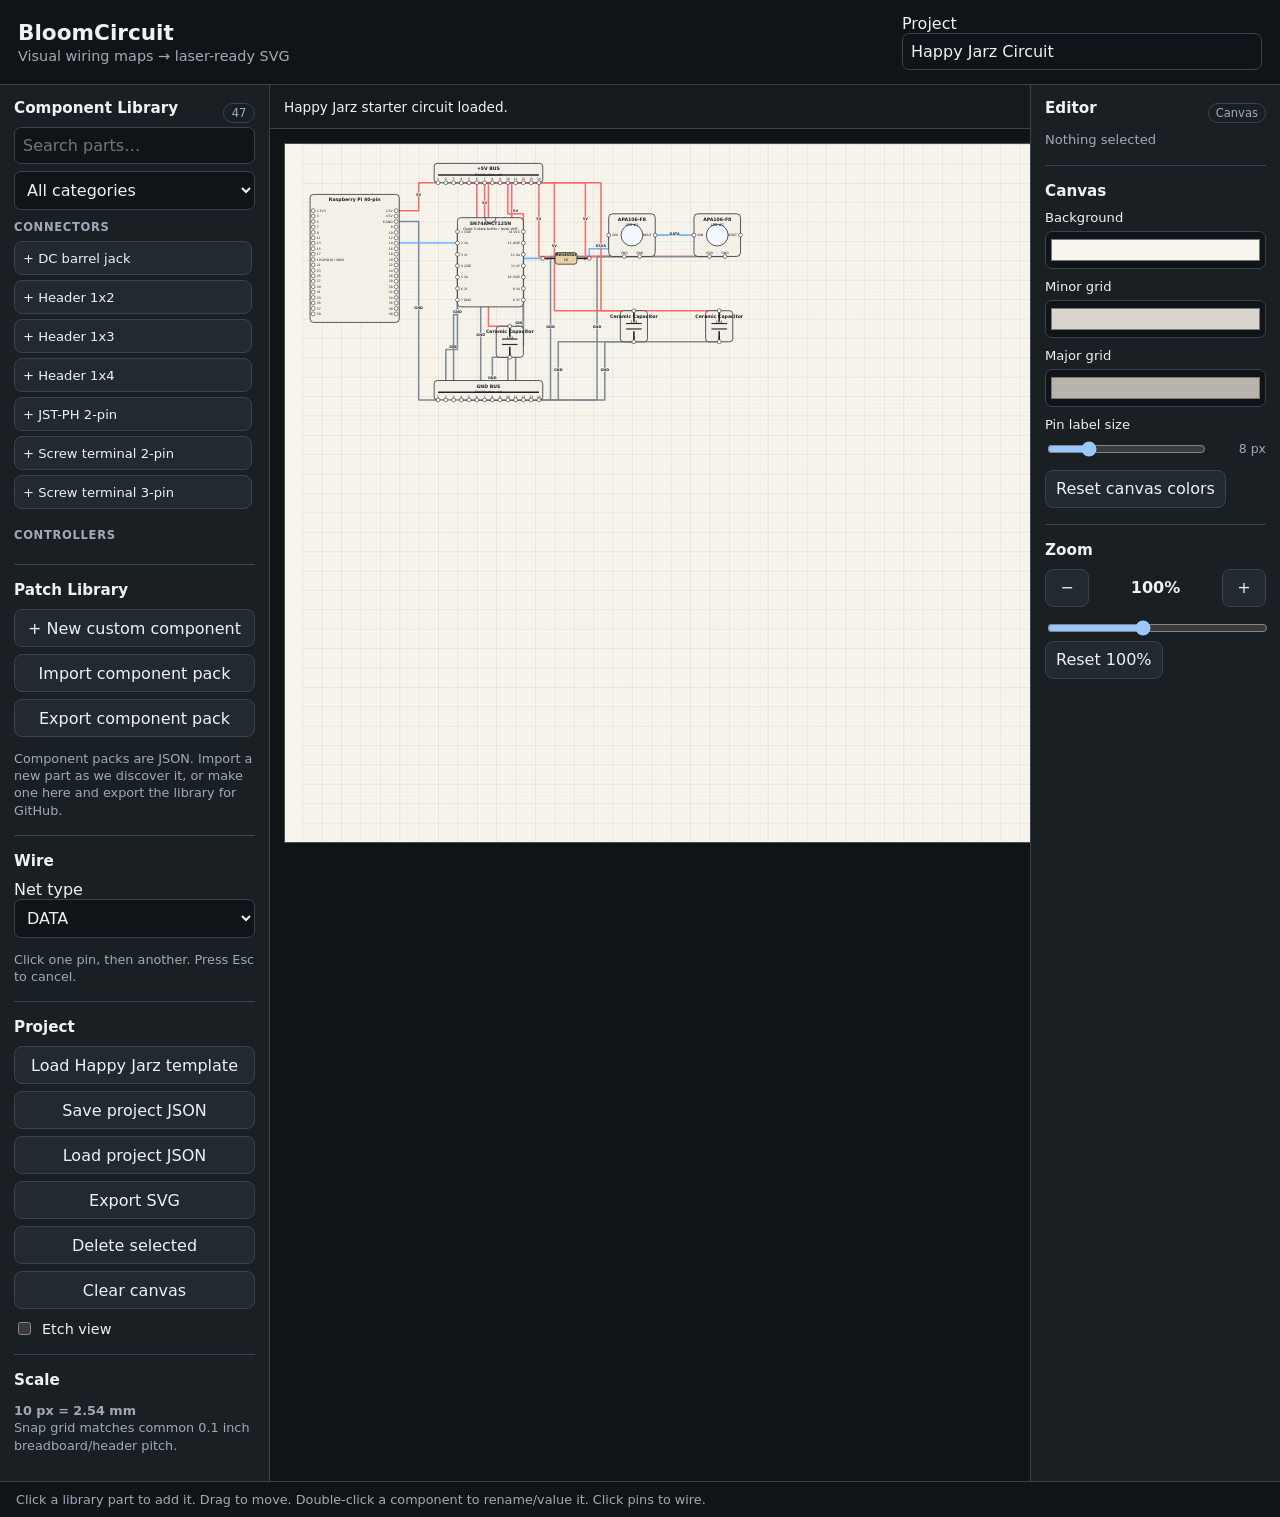
==== index.html @ 9eb0c17c "Expand BloomCircuit workspace to 3000x1800" ====
<!doctype html>
<html lang="en">
<head>
  <meta charset="utf-8">
  <meta name="viewport" content="width=device-width, initial-scale=1">
  <title>BloomCircuit</title>
  <link rel="stylesheet" href="styles.css">
</head>
<body>
  <header class="topbar">
    <div>
      <h1>BloomCircuit</h1>
      <p>Visual wiring maps → laser-ready SVG</p>
    </div>
    <label class="project-name">Project
      <input id="projectName" value="Happy Jarz Circuit">
    </label>
  </header>

  <main class="app-shell">
    <aside class="sidebar">
      <section>
        <div class="section-head">
          <h2>Component Library</h2>
          <span id="libraryCount" class="count-badge"></span>
        </div>
        <input id="componentSearch" type="search" placeholder="Search parts…">
        <select id="categoryFilter" aria-label="Component category">
          <option value="ALL">All categories</option>
        </select>
        <div id="palette" class="palette"></div>
        <p id="paletteEmpty" class="hint" hidden>No matching components.</p>
      </section>

      <section>
        <h2>Patch Library</h2>
        <div class="button-stack">
          <button id="newComponentBtn" type="button">+ New custom component</button>
          <button id="importPackBtn" type="button">Import component pack</button>
          <input id="packInput" type="file" accept=".json,application/json" hidden>
          <button id="exportPackBtn" type="button">Export component pack</button>
        </div>
        <p class="hint">Component packs are JSON. Import a new part as we discover it, or make one here and export the library for GitHub.</p>
      </section>

      <section>
        <h2>Wire</h2>
        <label>Net type
          <select id="netType">
            <option value="DATA">DATA</option>
            <option value="5V">5V</option>
            <option value="3V3">3V3</option>
            <option value="GND">GND</option>
            <option value="OTHER">OTHER</option>
          </select>
        </label>
        <p class="hint">Click one pin, then another. Press Esc to cancel.</p>
      </section>

      <section>
        <h2>Project</h2>
        <div class="button-stack">
          <button id="happyJarzBtn" type="button">Load Happy Jarz template</button>
          <button id="saveBtn" type="button">Save project JSON</button>
          <button id="loadBtn" type="button">Load project JSON</button>
          <input id="loadInput" type="file" accept=".json,application/json" hidden>
          <button id="exportBtn" type="button">Export SVG</button>
          <button id="deleteBtn" type="button">Delete selected</button>
          <button id="clearBtn" type="button" class="danger">Clear canvas</button>
        </div>
        <label class="check-row">
          <input id="etchMode" type="checkbox">
          Etch view
        </label>
      </section>

      <section>
        <h2>Scale</h2>
        <p class="hint"><strong>10 px = 2.54 mm</strong><br>Snap grid matches common 0.1 inch breadboard/header pitch.</p>
      </section>
    </aside>

    <section class="workspace-panel">
      <div class="status-row">
        <span id="status">Ready.</span>
        <span id="warning" class="warning" aria-live="polite"></span>
      </div>
      <div class="workspace-scroll">
        <svg id="canvas" viewBox="0 0 3000 1800" role="img" aria-label="BloomCircuit wiring workspace">
          <defs>
            <pattern id="minorGrid" width="10" height="10" patternUnits="userSpaceOnUse">
              <path d="M 10 0 L 0 0 0 10" class="minor-grid-line"/>
            </pattern>
            <pattern id="majorGrid" width="50" height="50" patternUnits="userSpaceOnUse">
              <rect width="50" height="50" fill="url(#minorGrid)"/>
              <path d="M 50 0 L 0 0 0 50" class="major-grid-line"/>
            </pattern>
          </defs>
          <rect id="grid-bg" x="0" y="0" width="3000" height="1800" fill="url(#majorGrid)"/>
          <g id="wiresLayer"></g>
          <g id="componentsLayer"></g>
        </svg>
      </div>
    </section>

    <aside class="editor-sidebar" aria-label="Editor tools">
      <section>
        <div class="section-head">
          <h2>Editor</h2>
          <span id="selectionKind" class="count-badge">Canvas</span>
        </div>
        <p id="selectionName" class="selection-name">Nothing selected</p>
      </section>

      <section id="componentTools" hidden>
        <h2>Component</h2>
        <div class="tool-row">
          <button id="rotateLeftBtn" type="button" title="Rotate left 90 degrees">↶ 90°</button>
          <button id="rotateRightBtn" type="button" title="Rotate right 90 degrees">↷ 90°</button>
        </div>
        <label>Fill color
          <input id="componentColor" type="color" value="#f4f0e7">
        </label>
        <label>Text color
          <input id="componentTextColor" type="color" value="#191d20">
        </label>
        <label>Font size
          <div class="range-row">
            <input id="componentFontSize" type="range" min="7" max="28" step="1" value="12">
            <output id="componentFontSizeOut">12 px</output>
          </div>
        </label>
        <button id="resetComponentStyleBtn" type="button">Reset component style</button>
      </section>

      <section id="wireTools" hidden>
        <h2>Wire</h2>
        <label>Net type
          <select id="wireNetType">
            <option value="DATA">DATA</option>
            <option value="5V">5V</option>
            <option value="3V3">3V3</option>
            <option value="GND">GND</option>
            <option value="OTHER">OTHER</option>
          </select>
        </label>
        <label>Wire color
          <input id="wireColor" type="color" value="#6cb6ff">
        </label>
        <label>Wire width
          <div class="range-row">
            <input id="wireWidth" type="range" min="1" max="12" step="1" value="4">
            <output id="wireWidthOut">4 px</output>
          </div>
        </label>
        <label>Label font
          <div class="range-row">
            <input id="wireFontSize" type="range" min="6" max="24" step="1" value="9">
            <output id="wireFontSizeOut">9 px</output>
          </div>
        </label>
        <button id="resetWireStyleBtn" type="button">Reset wire style</button>
      </section>

      <section>
        <h2>Canvas</h2>
        <label>Background
          <input id="canvasBgColor" type="color" value="#f8f5ed">
        </label>
        <label>Minor grid
          <input id="minorGridColor" type="color" value="#d9d5cc">
        </label>
        <label>Major grid
          <input id="majorGridColor" type="color" value="#b9b4aa">
        </label>
        <label>Pin label size
          <div class="range-row">
            <input id="pinFontSize" type="range" min="5" max="18" step="1" value="8">
            <output id="pinFontSizeOut">8 px</output>
          </div>
        </label>
        <button id="resetCanvasStyleBtn" type="button">Reset canvas colors</button>
      </section>

      <section>
        <h2>Zoom</h2>
        <div class="zoom-row">
          <button id="zoomOutBtn" type="button" aria-label="Zoom out">−</button>
          <output id="zoomOut">100%</output>
          <button id="zoomInBtn" type="button" aria-label="Zoom in">+</button>
        </div>
        <input id="zoomRange" type="range" min="25" max="200" step="5" value="100" aria-label="Canvas zoom">
        <button id="zoomResetBtn" type="button">Reset 100%</button>
      </section>
    </aside>
  </main>

  <footer>
    Click a library part to add it. Drag to move. Double-click a component to rename/value it. Click pins to wire.
  </footer>

  <dialog id="componentDialog">
    <form id="componentForm" method="dialog">
      <div class="dialog-head">
        <div>
          <h2>Create component</h2>
          <p>Quick-patch a part into the library without touching code.</p>
        </div>
        <button id="closeComponentDialog" type="button" class="icon-btn" aria-label="Close">×</button>
      </div>

      <div class="form-grid">
        <label>Component ID
          <input id="customId" required placeholder="my_sensor">
        </label>
        <label>Name
          <input id="customTitle" required placeholder="My Sensor">
        </label>
        <label>Category
          <input id="customCategory" value="Custom" placeholder="Sensors & Modules">
        </label>
        <label>Shape
          <select id="customKind">
            <option value="rect">Rectangle/module</option>
            <option value="dip">DIP chip</option>
            <option value="led">LED</option>
            <option value="resistor">Resistor</option>
            <option value="capacitor">Capacitor</option>
            <option value="node">Node</option>
          </select>
        </label>
        <label>Width (px)
          <input id="customWidth" type="number" min="50" max="500" value="160">
        </label>
        <label>Height (px)
          <input id="customHeight" type="number" min="40" max="600" value="100">
        </label>
      </div>

      <label>Subtitle / note
        <input id="customSubtitle" placeholder="Optional description">
      </label>

      <label>Pins — one per line: <code>id | label | role | side | position%</code>
        <textarea id="customPins" rows="8" spellcheck="false">vcc | VCC | power | left | 30
gnd | GND | gnd | left | 70
sig | SIGNAL | gpio | right | 50</textarea>
      </label>
      <p class="hint">Roles: 5v, 3v3, gnd, gpio, input, output, control, power, passive, analog, i2c, spi, uart, pwm. Sides: left, right, top, bottom.</p>

      <div class="dialog-actions">
        <button id="createComponentBtn" type="submit">Add to library</button>
        <button id="cancelComponentBtn" type="button">Cancel</button>
      </div>
      <p id="componentFormError" class="form-error" aria-live="polite"></p>
    </form>
  </dialog>

  <script src="components.js"></script>
  <script src="app.js"></script>
</body>
</html>
---- styles.css ----
:root {
  color-scheme: dark;
  --bg: #111417;
  --panel: #1a1f24;
  --panel2: #222930;
  --text: #edf2f7;
  --muted: #9eabb7;
  --border: #39434d;
  --accent: #8dd6a8;
  --danger: #ff7a7a;
  --wire-5v: #ff6b6b;
  --wire-3v3: #f7b267;
  --wire-gnd: #7f8c98;
  --wire-data: #6cb6ff;
  --wire-other: #c792ea;
  --canvas-bg: #f8f5ed;
  --minor-grid: #d9d5cc;
  --major-grid: #b9b4aa;
  --pin-font-size: 8px;
}

* { box-sizing: border-box; }

body {
  margin: 0;
  font-family: Inter, ui-sans-serif, system-ui, -apple-system, BlinkMacSystemFont, "Segoe UI", sans-serif;
  background: var(--bg);
  color: var(--text);
}

button, input, select, textarea { font: inherit; }

button {
  min-height: 38px;
  border: 1px solid var(--border);
  border-radius: 8px;
  background: var(--panel2);
  color: var(--text);
  padding: 8px 10px;
  cursor: pointer;
}

button:hover { border-color: var(--accent); }
button.danger:hover { border-color: var(--danger); }

input, select, textarea {
  width: 100%;
  border: 1px solid var(--border);
  border-radius: 7px;
  background: #101419;
  color: var(--text);
  padding: 8px;
}

textarea {
  resize: vertical;
  line-height: 1.35;
}

.topbar {
  display: flex;
  gap: 24px;
  align-items: center;
  justify-content: space-between;
  padding: 14px 18px;
  border-bottom: 1px solid var(--border);
}

.topbar h1 { margin: 0; font-size: 1.35rem; }
.topbar p { margin: 3px 0 0; color: var(--muted); font-size: .9rem; }
.project-name { width: min(360px, 45vw); }

.app-shell {
  display: grid;
  grid-template-columns: 270px minmax(0, 1fr) 250px;
  min-height: 720px;
}

.sidebar,
.editor-sidebar {
  padding: 14px;
  background: var(--panel);
}

.sidebar {
  border-right: 1px solid var(--border);
}

.editor-sidebar {
  border-left: 1px solid var(--border);
}

.sidebar section + section,
.editor-sidebar section + section {
  border-top: 1px solid var(--border);
  margin-top: 16px;
  padding-top: 16px;
}

.sidebar h2,
.editor-sidebar h2 {
  margin: 0 0 10px;
  font-size: .95rem;
}

.section-head {
  display: flex;
  align-items: center;
  justify-content: space-between;
  gap: 8px;
}

.count-badge {
  min-width: 32px;
  padding: 2px 7px;
  border: 1px solid var(--border);
  border-radius: 999px;
  color: var(--muted);
  text-align: center;
  font-size: .72rem;
}

#componentSearch { margin-bottom: 7px; }
#categoryFilter { margin-bottom: 8px; }

.palette, .button-stack {
  display: grid;
  gap: 7px;
}

.palette {
  max-height: 330px;
  overflow-y: auto;
  padding-right: 3px;
}

.palette-group {
  display: grid;
  gap: 5px;
}

.palette-group + .palette-group {
  margin-top: 10px;
}

.palette-group h3 {
  margin: 2px 0;
  color: var(--muted);
  font-size: .72rem;
  text-transform: uppercase;
  letter-spacing: .06em;
}

.palette button {
  text-align: left;
  min-height: 34px;
  padding: 6px 8px;
  font-size: .82rem;
}

.hint {
  color: var(--muted);
  font-size: .8rem;
  line-height: 1.35;
}

.check-row {
  display: flex;
  align-items: center;
  gap: 8px;
  margin-top: 10px;
  font-size: .9rem;
}

.check-row input { width: auto; }

.workspace-panel { min-width: 0; }

.status-row {
  min-height: 44px;
  padding: 10px 14px;
  display: flex;
  flex-wrap: wrap;
  gap: 14px;
  align-items: center;
  border-bottom: 1px solid var(--border);
  background: #151a1f;
  font-size: .85rem;
}

.warning { color: #ffd166; }

.workspace-scroll {
  overflow: auto;
  padding: 14px;
}

#canvas {
  width: 1200px;
  height: 700px;
  display: block;
  background: var(--canvas-bg);
  border: 1px solid #454d55;
  touch-action: none;
  user-select: none;
}

.minor-grid-line {
  fill: none;
  stroke: var(--minor-grid);
  stroke-width: .55;
}

.major-grid-line {
  fill: none;
  stroke: var(--major-grid);
  stroke-width: .9;
}

.component-body {
  fill: var(--component-fill, #f4f0e7);
  stroke: #252b30;
  stroke-width: 2;
}

.component-title {
  fill: var(--component-text, #191d20);
  font-size: var(--component-font-size, 12px);
  font-weight: 700;
  text-anchor: middle;
  pointer-events: none;
}

.component-subtitle {
  fill: var(--component-text, #4b535a);
  font-size: var(--component-subtitle-size, 9px);
  text-anchor: middle;
  pointer-events: none;
}

.pin {
  fill: #fff;
  stroke: #111;
  stroke-width: 1.3;
  cursor: crosshair;
}

.pin:hover, .pin.pending {
  fill: #ffe08a;
  stroke-width: 2.4;
}

.pin-label {
  fill: var(--component-text, #171a1d);
  font-size: var(--pin-font-size);
  pointer-events: none;
}

.component.selected .component-body {
  stroke: #2563eb;
  stroke-width: 3;
}

.wire {
  fill: none;
  stroke-width: 4;
  stroke-linejoin: round;
  stroke-linecap: round;
  cursor: pointer;
}

.wire.selected {
  stroke-width: 7;
  filter: drop-shadow(0 0 1px #000);
}

.net-5V { stroke: var(--wire-5v); }
.net-3V3 { stroke: var(--wire-3v3); }
.net-GND { stroke: var(--wire-gnd); }
.net-DATA { stroke: var(--wire-data); }
.net-OTHER { stroke: var(--wire-other); }

.wire-label {
  font-size: 9px;
  font-weight: 700;
  fill: #24282c;
  paint-order: stroke;
  stroke: #f8f5ed;
  stroke-width: 3px;
  pointer-events: none;
}

.bus-line {
  stroke: #202428;
  stroke-width: 4;
}

.resistor-body {
  fill: var(--component-fill, #e7d0a6);
  stroke: #2c3136;
  stroke-width: 2;
}

.cap-plate {
  stroke: #252b30;
  stroke-width: 3;
}

.led-lens {
  fill: #f3f7ff;
  stroke: #252b30;
  stroke-width: 2;
}

footer {
  border-top: 1px solid var(--border);
  color: var(--muted);
  padding: 10px 16px;
  font-size: .8rem;
}

dialog {
  width: min(720px, calc(100vw - 30px));
  border: 1px solid var(--border);
  border-radius: 12px;
  background: var(--panel);
  color: var(--text);
  padding: 0;
}

dialog::backdrop {
  background: rgba(0,0,0,.62);
}

dialog form {
  padding: 18px;
}

.dialog-head {
  display: flex;
  justify-content: space-between;
  align-items: start;
  gap: 12px;
  margin-bottom: 16px;
}

.dialog-head h2 { margin: 0; }
.dialog-head p { margin: 4px 0 0; color: var(--muted); }

.icon-btn {
  width: 40px;
  min-width: 40px;
  padding: 0;
  font-size: 1.45rem;
  line-height: 1;
}

.form-grid {
  display: grid;
  grid-template-columns: repeat(2, minmax(0,1fr));
  gap: 12px;
  margin-bottom: 12px;
}

dialog label {
  display: grid;
  gap: 5px;
  margin-bottom: 12px;
  font-size: .86rem;
}

.dialog-actions {
  display: flex;
  flex-wrap: wrap;
  gap: 8px;
  margin-top: 14px;
}

.form-error {
  min-height: 1.2em;
  color: var(--danger);
  margin: 8px 0 0;
  font-size: .83rem;
}

code {
  color: #d8e5ef;
}

body.etch-mode #canvas {
  background: #fff;
}

body.etch-mode .minor-grid-line,
body.etch-mode .major-grid-line {
  stroke: #e8e8e8;
}

body.etch-mode .component-body,
body.etch-mode .resistor-body,
body.etch-mode .led-lens {
  fill: #fff;
  stroke: #000;
}

body.etch-mode .component-title,
body.etch-mode .component-subtitle,
body.etch-mode .pin-label,
body.etch-mode .wire-label {
  fill: #000;
}

body.etch-mode .wire,
body.etch-mode .net-5V,
body.etch-mode .net-3V3,
body.etch-mode .net-GND,
body.etch-mode .net-DATA,
body.etch-mode .net-OTHER {
  stroke: #000;
}


.editor-sidebar label {
  display: grid;
  gap: 6px;
  margin-bottom: 10px;
  font-size: .82rem;
}

.selection-name {
  margin: 4px 0 0;
  color: var(--muted);
  font-size: .82rem;
  line-height: 1.35;
  overflow-wrap: anywhere;
}

.tool-row,
.zoom-row {
  display: grid;
  grid-template-columns: repeat(2, minmax(0,1fr));
  gap: 7px;
  margin-bottom: 10px;
}

.zoom-row {
  grid-template-columns: 44px minmax(70px,1fr) 44px;
  align-items: center;
}

.zoom-row output {
  text-align: center;
  font-weight: 700;
}

.range-row {
  display: grid;
  grid-template-columns: minmax(0,1fr) 54px;
  gap: 8px;
  align-items: center;
}

.range-row output {
  color: var(--muted);
  font-size: .78rem;
  text-align: right;
}

.editor-sidebar input[type="color"] {
  min-height: 38px;
  padding: 3px;
}

.editor-sidebar input[type="range"] {
  padding: 0;
}

@media (max-width: 820px) {
  .app-shell { grid-template-columns: 1fr; }
  .sidebar { border-right: 0; border-bottom: 1px solid var(--border); }
  .editor-sidebar { border-left: 0; border-top: 1px solid var(--border); }
  .palette { max-height: none; grid-template-columns: repeat(2, minmax(0,1fr)); }
  .palette-group { min-width: 0; }
  .topbar { align-items: stretch; flex-direction: column; }
  .project-name { width: 100%; }
  .form-grid { grid-template-columns: 1fr; }
}
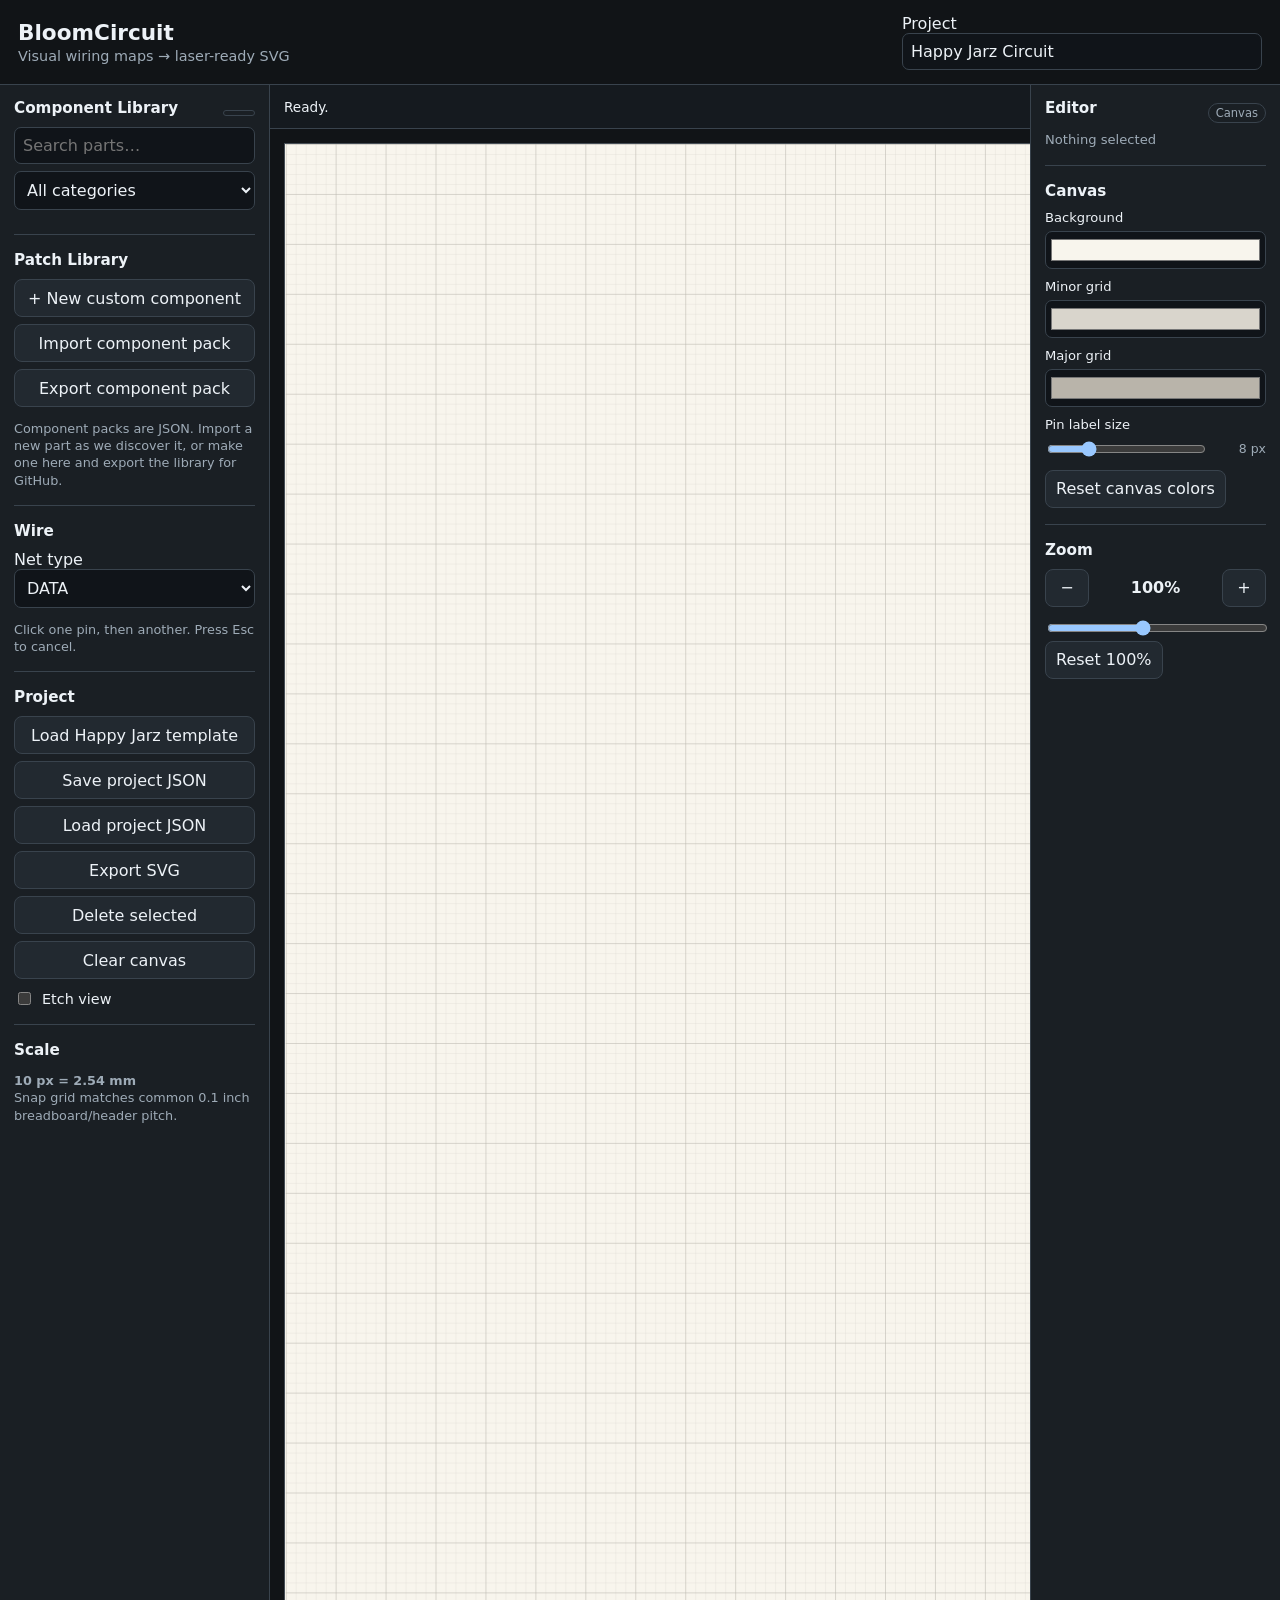
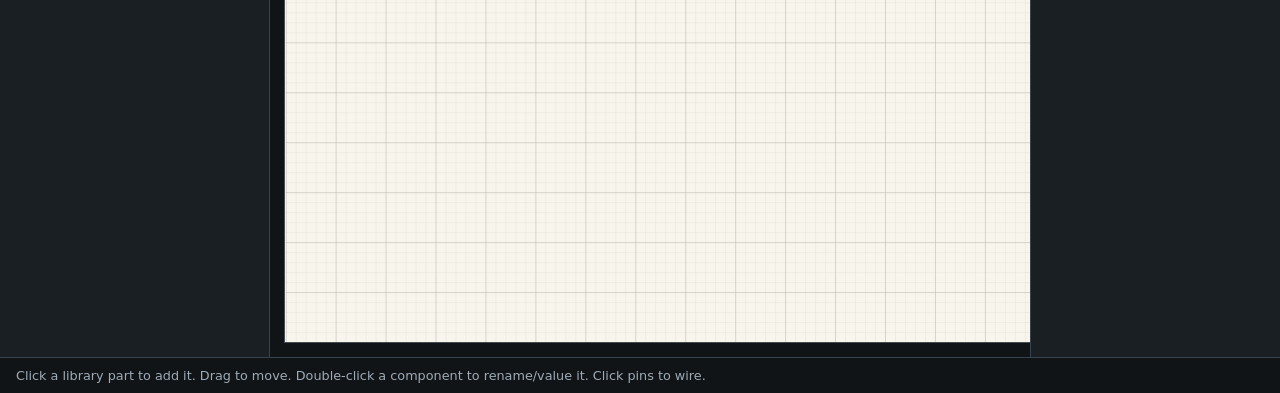
==== commit fff22de1: "Add endpoint wire note editor" ====
--- a/index.html
+++ b/index.html
@@ -153,13 +153,25 @@
             <output id="wireWidthOut">4 px</output>
           </div>
         </label>
-        <label>Label font
-          <div class="range-row">
-            <input id="wireFontSize" type="range" min="6" max="24" step="1" value="9">
-            <output id="wireFontSizeOut">9 px</output>
-          </div>
-        </label>
         <button id="resetWireStyleBtn" type="button">Reset wire style</button>
+        <p class="hint">Select a wire, then click the little + at either end to add voltage, scope, waveform, signal, or test notes.</p>
+      </section>
+
+      <section id="wireNoteTools" hidden>
+        <h2>Endpoint note</h2>
+        <label>Text / measurement
+          <textarea id="wireNoteText" rows="4" placeholder="3.3V&#10;CH1: 8 MHz&#10;50% duty"></textarea>
+        </label>
+        <label>Text color
+          <input id="wireNoteColor" type="color" value="#24282c">
+        </label>
+        <label>Font size
+          <div class="range-row">
+            <input id="wireNoteFontSize" type="range" min="6" max="30" step="1" value="10">
+            <output id="wireNoteFontSizeOut">10 px</output>
+          </div>
+        </label>
+        <button id="clearWireNoteBtn" type="button">Clear note</button>
       </section>
 
       <section>
--- a/styles.css
+++ b/styles.css
@@ -196,8 +196,8 @@
 }
 
 #canvas {
-  width: 1200px;
-  height: 700px;
+  width: 3000px;
+  height: 1800px;
   display: block;
   background: var(--canvas-bg);
   border: 1px solid #454d55;
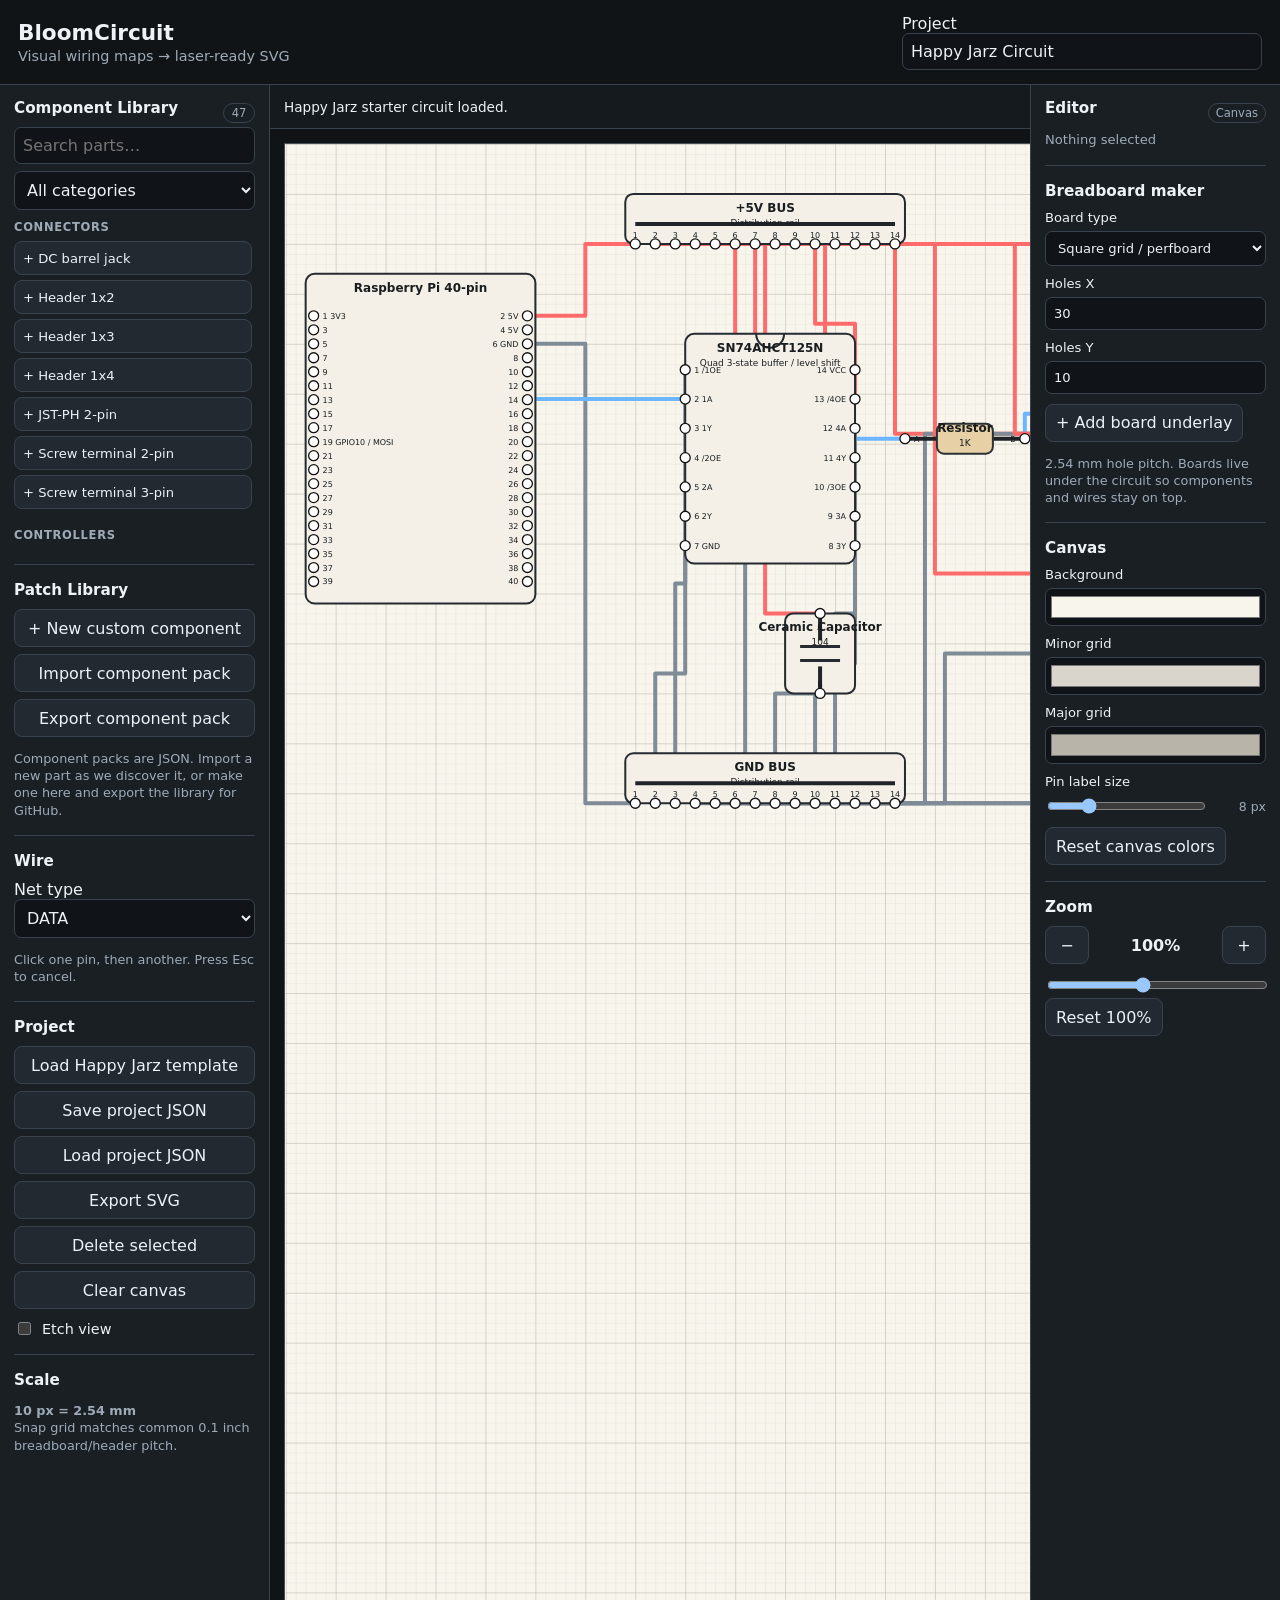
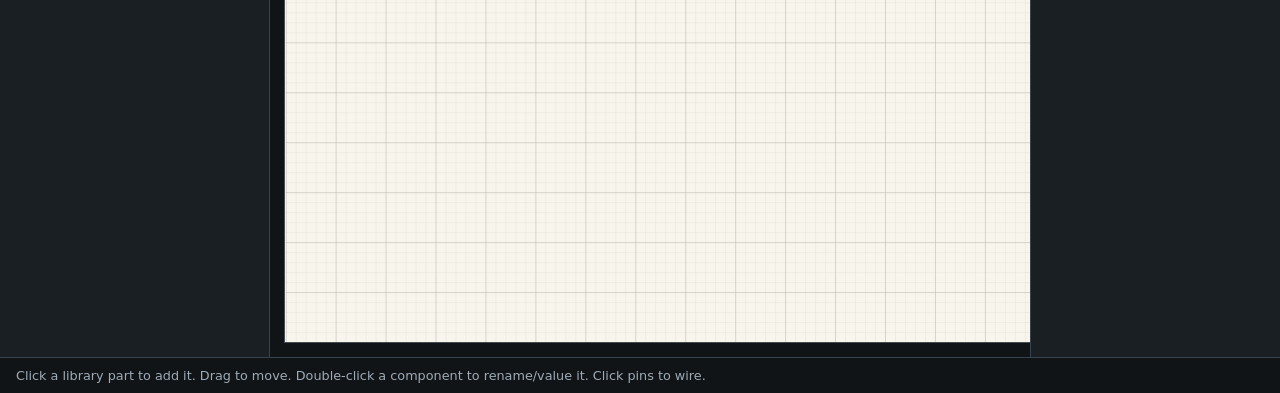
==== commit 61236d41: "Add configurable breadboard underlay maker UI" ====
--- a/index.html
+++ b/index.html
@@ -97,6 +97,7 @@
             </pattern>
           </defs>
           <rect id="grid-bg" x="0" y="0" width="3000" height="1800" fill="url(#majorGrid)"/>
+          <g id="boardsLayer"></g>
           <g id="wiresLayer"></g>
           <g id="componentsLayer"></g>
         </svg>
@@ -110,6 +111,55 @@
           <span id="selectionKind" class="count-badge">Canvas</span>
         </div>
         <p id="selectionName" class="selection-name">Nothing selected</p>
+      </section>
+
+      <section>
+        <h2>Breadboard maker</h2>
+        <label>Board type
+          <select id="boardType">
+            <option value="perf">Square grid / perfboard</option>
+            <option value="strip">Stripboard / rails</option>
+            <option value="breadboard">Breadboard / center slot</option>
+            <option value="breadboardRails">Breadboard + power rails</option>
+          </select>
+        </label>
+        <div class="xy-row">
+          <label>Holes X
+            <input id="boardHolesX" type="number" min="2" max="120" step="1" value="30">
+          </label>
+          <label>Holes Y
+            <input id="boardHolesY" type="number" min="2" max="80" step="1" value="10">
+          </label>
+        </div>
+        <button id="addBoardBtn" type="button">+ Add board underlay</button>
+        <p class="hint">2.54 mm hole pitch. Boards live under the circuit so components and wires stay on top.</p>
+      </section>
+
+      <section id="boardTools" hidden>
+        <h2>Board underlay</h2>
+        <label>Type
+          <select id="selectedBoardType">
+            <option value="perf">Square grid / perfboard</option>
+            <option value="strip">Stripboard / rails</option>
+            <option value="breadboard">Breadboard / center slot</option>
+            <option value="breadboardRails">Breadboard + power rails</option>
+          </select>
+        </label>
+        <div class="xy-row">
+          <label>Holes X
+            <input id="selectedBoardHolesX" type="number" min="2" max="120" step="1">
+          </label>
+          <label>Holes Y
+            <input id="selectedBoardHolesY" type="number" min="2" max="80" step="1">
+          </label>
+        </div>
+        <label>Board color
+          <input id="boardColor" type="color" value="#d9e4c7">
+        </label>
+        <label>Hole color
+          <input id="boardHoleColor" type="color" value="#3c4248">
+        </label>
+        <button id="deleteBoardBtn" type="button" class="danger">Delete board</button>
       </section>
 
       <section id="componentTools" hidden>
--- a/styles.css
+++ b/styles.css
@@ -290,6 +290,39 @@
   pointer-events: none;
 }
 
+.wire-note {
+  fill: #24282c;
+  font-weight: 600;
+  paint-order: stroke;
+  stroke: var(--canvas-bg);
+  stroke-width: 3px;
+  stroke-linejoin: round;
+  cursor: pointer;
+  white-space: pre;
+}
+
+.wire-note-handle {
+  fill: var(--panel2);
+  stroke: #111;
+  stroke-width: 1.5;
+  cursor: pointer;
+}
+
+.wire-note-plus {
+  fill: #fff;
+  font-size: 11px;
+  font-weight: 700;
+  text-anchor: middle;
+  dominant-baseline: middle;
+  pointer-events: none;
+}
+
+body.etch-mode .wire-note {
+  fill: #000 !important;
+  stroke: #fff;
+}
+
+
 .bus-line {
   stroke: #202428;
   stroke-width: 4;
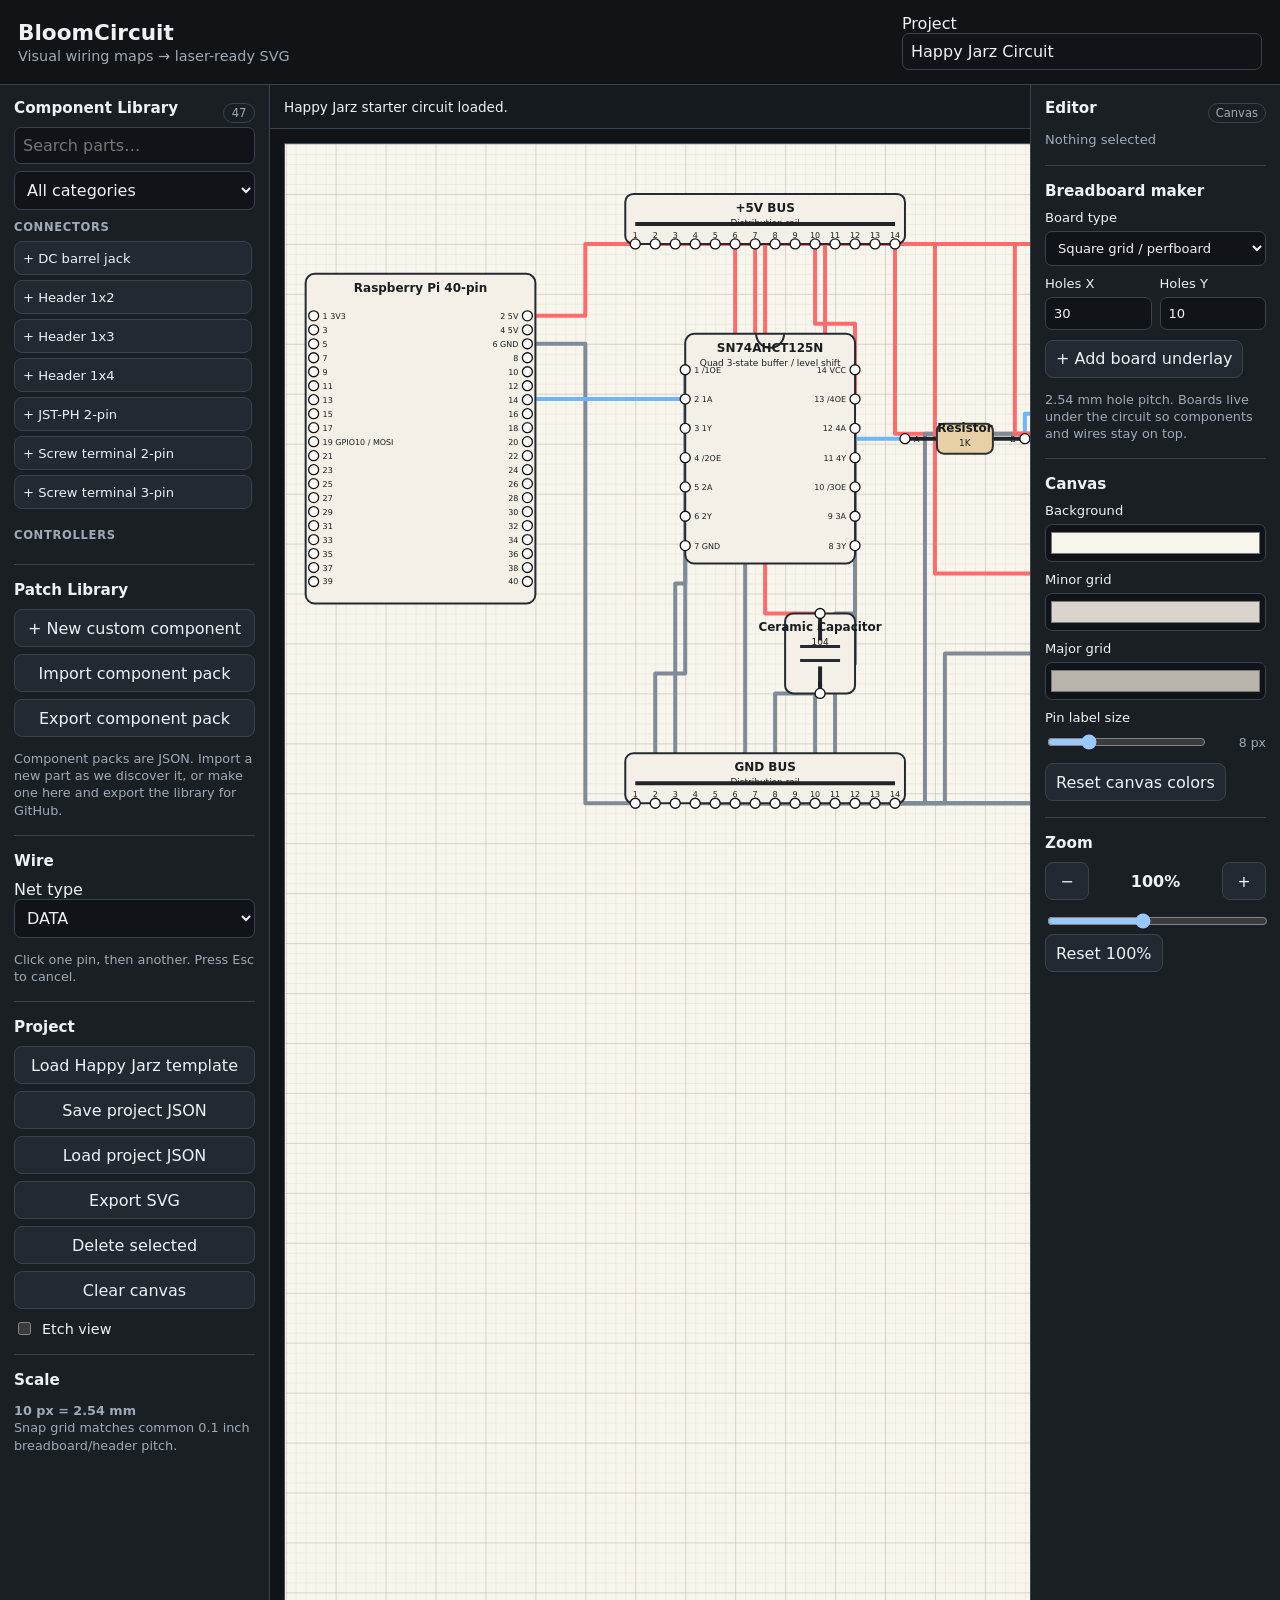
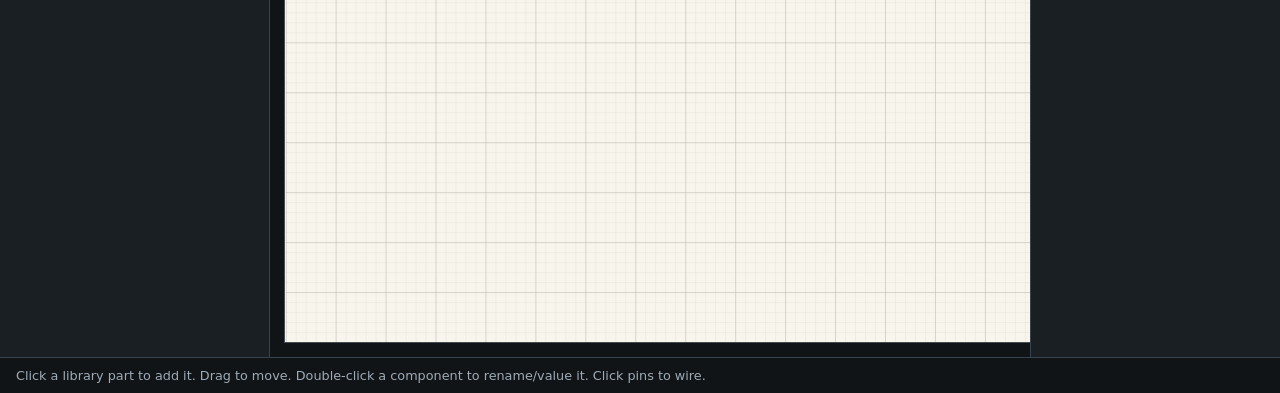
==== commit a5f56b04: "Add scale controls for components and board underlays" ====
--- a/index.html
+++ b/index.html
@@ -153,6 +153,16 @@
             <input id="selectedBoardHolesY" type="number" min="2" max="80" step="1">
           </label>
         </div>
+        <div class="tool-row">
+          <button id="boardRotateLeftBtn" type="button" title="Rotate board left 90 degrees">↶ 90°</button>
+          <button id="boardRotateRightBtn" type="button" title="Rotate board right 90 degrees">↷ 90°</button>
+        </div>
+        <label>Scale
+          <div class="range-row">
+            <input id="boardScale" type="range" min="25" max="400" step="5" value="100">
+            <output id="boardScaleOut">100%</output>
+          </div>
+        </label>
         <label>Board color
           <input id="boardColor" type="color" value="#d9e4c7">
         </label>
@@ -173,6 +183,12 @@
         </label>
         <label>Text color
           <input id="componentTextColor" type="color" value="#191d20">
+        </label>
+        <label>Scale
+          <div class="range-row">
+            <input id="componentScale" type="range" min="25" max="400" step="5" value="100">
+            <output id="componentScaleOut">100%</output>
+          </div>
         </label>
         <label>Font size
           <div class="range-row">
--- a/styles.css
+++ b/styles.css
@@ -453,6 +453,85 @@
 }
 
 
+
+.xy-row {
+  display: grid;
+  grid-template-columns: repeat(2, minmax(0,1fr));
+  gap: 8px;
+}
+
+.board-underlay {
+  cursor: move;
+}
+
+.board-base {
+  fill: var(--board-fill, #d9e4c7);
+  stroke: #2d3338;
+  stroke-width: 2;
+}
+
+.board-underlay.selected .board-base {
+  stroke: #2563eb;
+  stroke-width: 4;
+}
+
+.board-hole {
+  fill: var(--board-hole, #3c4248);
+  pointer-events: none;
+}
+
+.board-slot {
+  fill: var(--canvas-bg);
+  stroke: #7b8288;
+  stroke-width: 1.5;
+  pointer-events: none;
+}
+
+.board-strip {
+  fill: none;
+  stroke: rgba(105, 76, 35, .42);
+  stroke-width: 5;
+  stroke-linecap: round;
+  pointer-events: none;
+}
+
+.board-rail {
+  fill: none;
+  stroke: rgba(70, 110, 150, .45);
+  stroke-width: 4;
+  stroke-linecap: round;
+  pointer-events: none;
+}
+
+.board-rail.power {
+  stroke: rgba(185, 70, 70, .55);
+}
+
+.board-dim {
+  fill: #4b535a;
+  font-size: 9px;
+  pointer-events: none;
+}
+
+body.etch-mode .board-base {
+  fill: #fff !important;
+  stroke: #000;
+}
+
+body.etch-mode .board-hole {
+  fill: #000 !important;
+}
+
+body.etch-mode .board-slot {
+  fill: #fff;
+  stroke: #000;
+}
+
+body.etch-mode .board-strip,
+body.etch-mode .board-rail {
+  stroke: #000;
+}
+
 .editor-sidebar label {
   display: grid;
   gap: 6px;
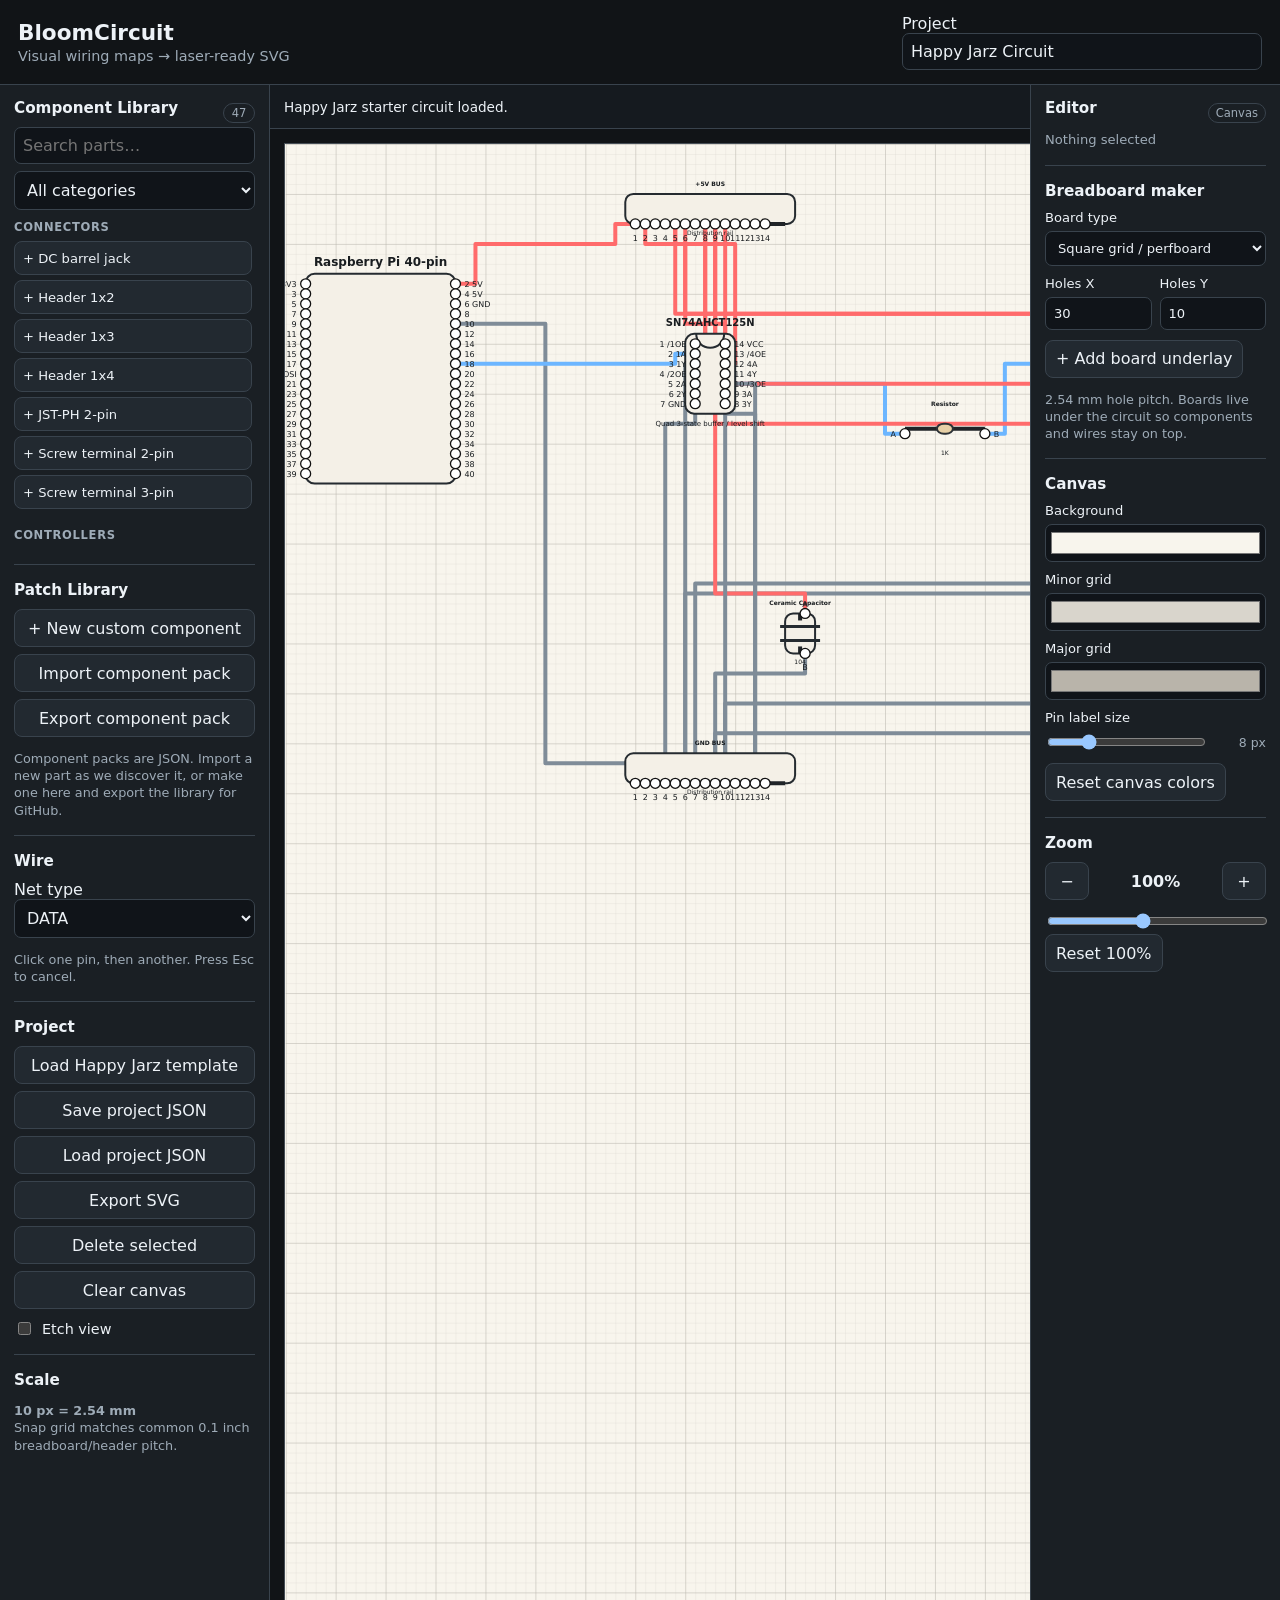
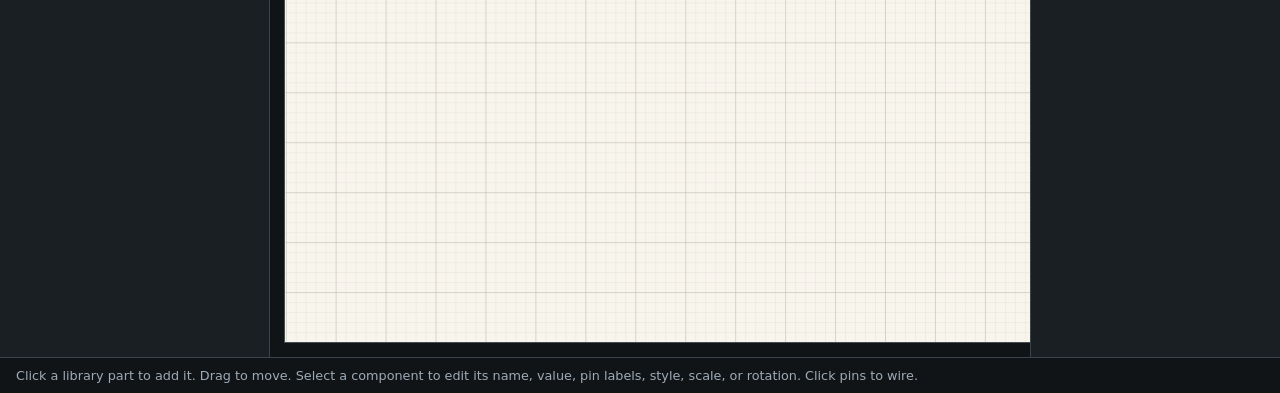
==== commit 09bdb859: "fix: make placed components editable and labels readable" ====
--- a/index.html
+++ b/index.html
@@ -157,10 +157,11 @@
           <button id="boardRotateLeftBtn" type="button" title="Rotate board left 90 degrees">↶ 90°</button>
           <button id="boardRotateRightBtn" type="button" title="Rotate board right 90 degrees">↷ 90°</button>
         </div>
-        <label>Scale
-          <div class="range-row">
-            <input id="boardScale" type="range" min="25" max="400" step="5" value="100">
-            <output id="boardScaleOut">100%</output>
+        <label>Scale %
+          <div class="number-stepper">
+            <button id="boardScaleDown" type="button" aria-label="Decrease board scale">−</button>
+            <input id="boardScale" type="number" min="10" max="1000" step="1" value="100" inputmode="numeric">
+            <button id="boardScaleUp" type="button" aria-label="Increase board scale">+</button>
           </div>
         </label>
         <label>Board color
@@ -174,6 +175,16 @@
 
       <section id="componentTools" hidden>
         <h2>Component</h2>
+        <label>Display name
+          <input id="componentTitle" type="text" maxlength="120" placeholder="Use library name">
+        </label>
+        <label>Value / note
+          <input id="componentValue" type="text" maxlength="160" placeholder="220Ω, LED #1, etc.">
+        </label>
+        <label>Pin label overrides
+          <textarea id="componentPinLabels" rows="5" spellcheck="false" placeholder="p1 = GPIO1&#10;p2 = GPIO2&#10;p14 = 3V3"></textarea>
+        </label>
+        <p class="hint">Optional. One pin per line as <code>pin-id = label</code>. This changes only this placed component.</p>
         <div class="tool-row">
           <button id="rotateLeftBtn" type="button" title="Rotate left 90 degrees">↶ 90°</button>
           <button id="rotateRightBtn" type="button" title="Rotate right 90 degrees">↷ 90°</button>
@@ -184,10 +195,11 @@
         <label>Text color
           <input id="componentTextColor" type="color" value="#191d20">
         </label>
-        <label>Scale
-          <div class="range-row">
-            <input id="componentScale" type="range" min="25" max="400" step="5" value="100">
-            <output id="componentScaleOut">100%</output>
+        <label>Scale %
+          <div class="number-stepper">
+            <button id="componentScaleDown" type="button" aria-label="Decrease component scale">−</button>
+            <input id="componentScale" type="number" min="10" max="1000" step="1" value="100" inputmode="numeric">
+            <button id="componentScaleUp" type="button" aria-label="Increase component scale">+</button>
           </div>
         </label>
         <label>Font size
@@ -274,20 +286,20 @@
   </main>
 
   <footer>
-    Click a library part to add it. Drag to move. Double-click a component to rename/value it. Click pins to wire.
+    Click a library part to add it. Drag to move. Select a component to edit its name, value, pin labels, style, scale, or rotation. Click pins to wire.
   </footer>
 
-  <dialog id="componentDialog">
+  <dialog id="componentDialog" class="component-maker-dialog">
     <form id="componentForm" method="dialog">
       <div class="dialog-head">
         <div>
-          <h2>Create component</h2>
-          <p>Quick-patch a part into the library without touching code.</p>
+          <h2>Component Maker</h2>
+          <p>Drop a real component image on a 2.54 mm breadboard grid, then place pins exactly where they belong.</p>
         </div>
         <button id="closeComponentDialog" type="button" class="icon-btn" aria-label="Close">×</button>
       </div>
 
-      <div class="form-grid">
+      <div class="maker-meta-grid">
         <label>Component ID
           <input id="customId" required placeholder="my_sensor">
         </label>
@@ -297,7 +309,7 @@
         <label>Category
           <input id="customCategory" value="Custom" placeholder="Sensors & Modules">
         </label>
-        <label>Shape
+        <label>Shape fallback
           <select id="customKind">
             <option value="rect">Rectangle/module</option>
             <option value="dip">DIP chip</option>
@@ -307,11 +319,11 @@
             <option value="node">Node</option>
           </select>
         </label>
-        <label>Width (px)
-          <input id="customWidth" type="number" min="50" max="500" value="160">
-        </label>
-        <label>Height (px)
-          <input id="customHeight" type="number" min="40" max="600" value="100">
+        <label>Grid X (holes)
+          <input id="customWidth" type="number" min="2" max="80" step="1" value="16">
+        </label>
+        <label>Grid Y (holes)
+          <input id="customHeight" type="number" min="2" max="60" step="1" value="10">
         </label>
       </div>
 
@@ -319,12 +331,88 @@
         <input id="customSubtitle" placeholder="Optional description">
       </label>
 
-      <label>Pins — one per line: <code>id | label | role | side | position%</code>
-        <textarea id="customPins" rows="8" spellcheck="false">vcc | VCC | power | left | 30
-gnd | GND | gnd | left | 70
-sig | SIGNAL | gpio | right | 50</textarea>
-      </label>
-      <p class="hint">Roles: 5v, 3v3, gnd, gpio, input, output, control, power, passive, analog, i2c, spi, uart, pwm. Sides: left, right, top, bottom.</p>
+      <div class="maker-image-row">
+        <label class="maker-image-picker">Component image
+          <input id="customImageInput" type="file" accept="image/png,image/jpeg,image/webp">
+        </label>
+        <button id="clearCustomImageBtn" type="button">Clear image</button>
+        <span class="hint">Image is embedded into the component pack. Grid pitch is 2.54 mm.</span>
+      </div>
+
+      <div class="maker-layout">
+        <section class="maker-preview-panel">
+          <div class="section-head">
+            <h3>Footprint / pin placement</h3>
+            <span id="customMakerSize" class="count-badge">16 × 10</span>
+          </div>
+          <div class="maker-preview-toolbar">
+            <button id="makerZoomDown" type="button" aria-label="Zoom footprint out">−</button>
+            <input id="makerZoomValue" type="number" min="25" max="800" step="1" value="100" aria-label="Footprint zoom percent">
+            <button id="makerZoomUp" type="button" aria-label="Zoom footprint in">+</button>
+            <button id="makerZoomFit" type="button">Fit</button>
+          </div>
+          <p class="hint">Click a grid intersection to add a pin. Drag a pin to move it. Everything snaps to the same grid as the breadboard.</p>
+          <div class="maker-preview-scroll" id="makerPreviewScroll">
+            <svg id="customFootprintPreview" viewBox="0 0 160 100" aria-label="Custom component footprint editor">
+              <defs>
+                <pattern id="makerGrid" width="10" height="10" patternUnits="userSpaceOnUse">
+                  <circle cx="0" cy="0" r="1.8" class="maker-grid-hole"/>
+                </pattern>
+              </defs>
+              <rect id="customMakerGridBg" x="0" y="0" width="160" height="100" fill="url(#makerGrid)"/>
+              <image id="customFootprintImage" x="0" y="0" width="160" height="100" preserveAspectRatio="none" opacity="0.82"/>
+              <rect id="customCutoutOutline" x="1" y="1" width="158" height="98" rx="2" class="maker-cutout-outline"/>
+              <g id="customFootprintPins"></g>
+            </svg>
+          </div>
+        </section>
+
+        <section class="maker-pin-panel">
+          <h3>Selected pin</h3>
+          <p id="customPinEmpty" class="hint">Click the grid to add/select a pin.</p>
+          <div id="customPinEditor" hidden>
+            <label>Pin ID
+              <input id="customPinId" placeholder="din">
+            </label>
+            <label>Label
+              <input id="customPinLabel" placeholder="DIN">
+            </label>
+            <label>Role
+              <select id="customPinRole">
+                <option value="passive">passive</option>
+                <option value="power">power</option>
+                <option value="5v">5V</option>
+                <option value="3v3">3V3</option>
+                <option value="gnd">GND</option>
+                <option value="gpio">GPIO</option>
+                <option value="input">input</option>
+                <option value="output">output</option>
+                <option value="control">control</option>
+                <option value="analog">analog</option>
+                <option value="i2c">I2C</option>
+                <option value="spi">SPI</option>
+                <option value="uart">UART</option>
+                <option value="pwm">PWM</option>
+                <option value="nc">NC</option>
+              </select>
+            </label>
+            <div class="xy-row">
+              <label>Grid X
+                <input id="customPinX" type="number" min="0" step="1">
+              </label>
+              <label>Grid Y
+                <input id="customPinY" type="number" min="0" step="1">
+              </label>
+            </div>
+            <button id="deleteCustomPinBtn" type="button" class="danger">Delete pin</button>
+          </div>
+
+          <h3>Pin list</h3>
+          <div id="customPinList" class="custom-pin-list"></div>
+        </section>
+      </div>
+
+      <textarea id="customPins" hidden></textarea>
 
       <div class="dialog-actions">
         <button id="createComponentBtn" type="submit">Add to library</button>
--- a/styles.css
+++ b/styles.css
@@ -480,6 +480,30 @@
   pointer-events: none;
 }
 
+.board-node {
+  fill: transparent;
+  stroke: transparent;
+  stroke-width: 1.5;
+  cursor: crosshair;
+  pointer-events: all;
+}
+
+.board-node:hover {
+  fill: rgba(255, 224, 138, .72);
+  stroke: #111;
+}
+
+.board-node.group-pending {
+  fill: rgba(141, 214, 168, .34);
+  stroke: rgba(37, 99, 235, .55);
+}
+
+.board-node.pending {
+  fill: #ffe08a;
+  stroke: #111;
+  stroke-width: 2.2;
+}
+
 .board-slot {
   fill: var(--canvas-bg);
   stroke: #7b8288;
@@ -530,6 +554,175 @@
 body.etch-mode .board-strip,
 body.etch-mode .board-rail {
   stroke: #000;
+}
+
+
+.number-stepper {
+  display: grid;
+  grid-template-columns: 38px minmax(72px,1fr) 38px;
+  gap: 6px;
+  align-items: center;
+}
+
+.number-stepper button {
+  min-height: 36px;
+  padding: 0;
+  font-size: 1.1rem;
+  font-weight: 700;
+}
+
+.number-stepper input {
+  text-align: center;
+  min-width: 0;
+}
+
+.component-maker-dialog {
+  width: min(1100px, calc(100vw - 24px));
+  max-height: calc(100vh - 24px);
+}
+
+.component-maker-dialog form {
+  max-height: calc(100vh - 26px);
+  overflow: auto;
+}
+
+.maker-meta-grid {
+  display: grid;
+  grid-template-columns: repeat(3,minmax(0,1fr));
+  gap: 10px;
+}
+
+.maker-image-row {
+  display: grid;
+  grid-template-columns: minmax(220px,1fr) auto minmax(220px,1fr);
+  gap: 10px;
+  align-items: end;
+  margin: 10px 0 14px;
+}
+
+.maker-image-picker {
+  margin: 0 !important;
+}
+
+.maker-layout {
+  display: grid;
+  grid-template-columns: minmax(0,1.7fr) minmax(260px,.8fr);
+  gap: 14px;
+  align-items: start;
+}
+
+.maker-preview-panel,
+.maker-pin-panel {
+  border: 1px solid var(--border);
+  border-radius: 10px;
+  background: #151a1f;
+  padding: 12px;
+}
+
+.maker-preview-panel h3,
+.maker-pin-panel h3 {
+  margin: 0 0 8px;
+  font-size: .9rem;
+}
+
+.maker-pin-panel h3:not(:first-child) {
+  margin-top: 16px;
+}
+
+
+.maker-preview-toolbar {
+  display: grid;
+  grid-template-columns: 38px 86px 38px 64px;
+  gap: 6px;
+  align-items: center;
+  margin: 8px 0 10px;
+}
+
+.maker-preview-toolbar input {
+  text-align: center;
+  min-width: 0;
+}
+
+.maker-preview-toolbar button {
+  min-height: 34px;
+  padding: 0 8px;
+}
+
+.maker-cutout-outline {
+  fill: none;
+  stroke: #e11d48;
+  stroke-width: 1.5;
+  stroke-dasharray: 5 3;
+  vector-effect: non-scaling-stroke;
+  pointer-events: none;
+}
+
+.maker-preview-scroll {
+  overflow: auto;
+  max-height: 520px;
+  border: 1px solid var(--border);
+  border-radius: 8px;
+  background: #f8f5ed;
+}
+
+#customFootprintPreview {
+  display: block;
+  width: 520px;
+  height: 320px;
+  min-width: 0;
+  min-height: 0;
+  background: #f8f5ed;
+  cursor: crosshair;
+  user-select: none;
+  touch-action: none;
+}
+
+.maker-grid-hole {
+  fill: #aeb4ba;
+}
+
+.maker-pin {
+  fill: #fff;
+  stroke: #111;
+  stroke-width: 1.4;
+  cursor: grab;
+}
+
+.maker-pin.selected {
+  fill: #ffd166;
+  stroke: #b45309;
+  stroke-width: 2.2;
+}
+
+.maker-pin-label {
+  fill: #111;
+  font-size: 7px;
+  font-weight: 700;
+  paint-order: stroke;
+  stroke: #fff;
+  stroke-width: 2px;
+  pointer-events: none;
+}
+
+.custom-pin-list {
+  display: grid;
+  gap: 5px;
+  max-height: 220px;
+  overflow: auto;
+}
+
+.custom-pin-list button {
+  text-align: left;
+  min-height: 32px;
+  font-size: .78rem;
+}
+
+.custom-pin-list button.active {
+  border-color: var(--accent);
+}
+
+.component-image {
+  pointer-events: none;
 }
 
 .editor-sidebar label {
@@ -596,4 +789,8 @@
   .topbar { align-items: stretch; flex-direction: column; }
   .project-name { width: 100%; }
   .form-grid { grid-template-columns: 1fr; }
-}
+  .maker-meta-grid,
+  .maker-layout,
+  .maker-image-row { grid-template-columns: 1fr; }
+  #customFootprintPreview { min-width: 440px; }
+}
